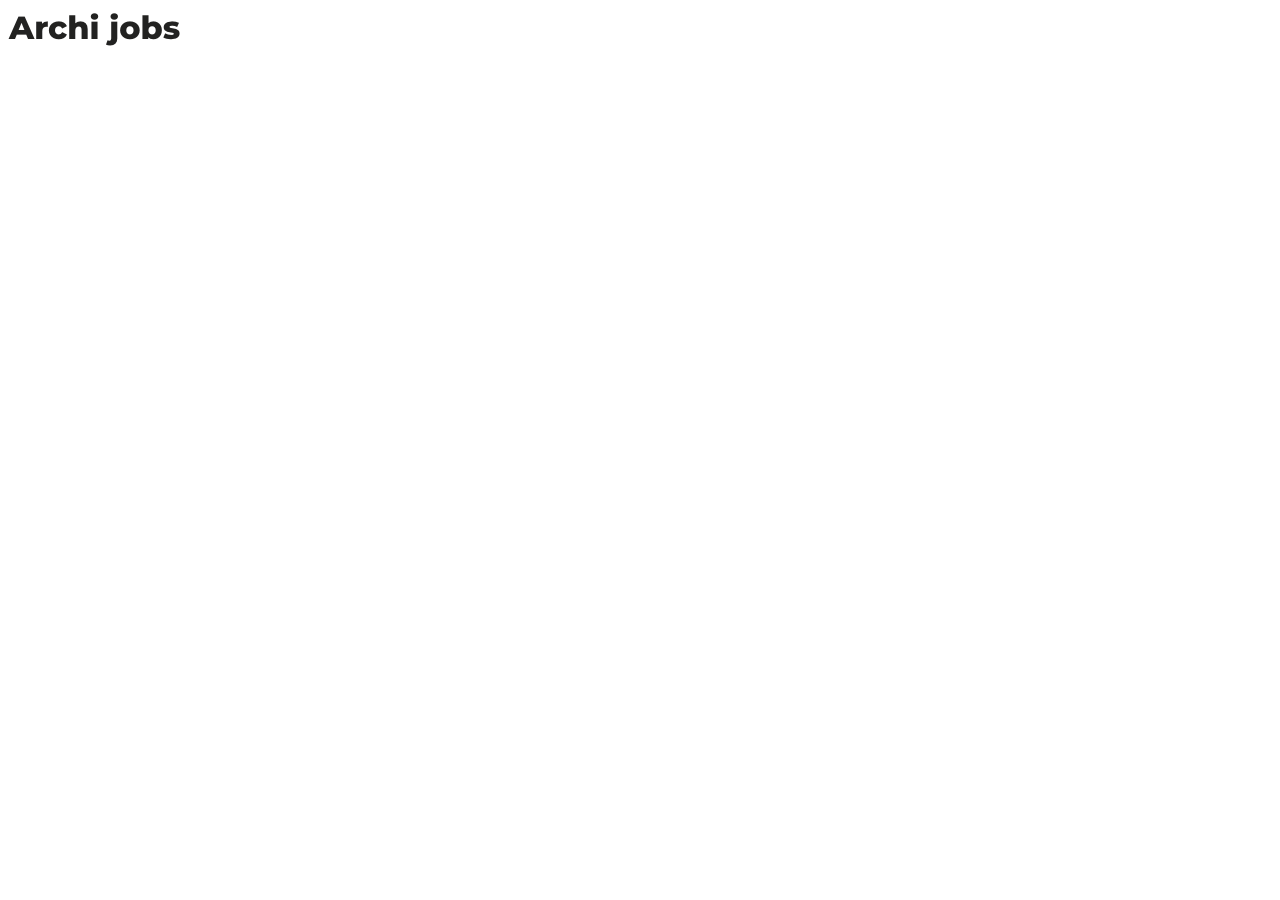
==== src/index.html @ 1a0e2126 "Primer commit" ====
<!DOCTYPE html>
<html lang="en">
<head>
    <meta charset="UTF-8">
    <meta http-equiv="X-UA-Compatible" content="IE=edge">
    <meta name="viewport" content="width=device-width, initial-scale=1.0">
    <title>Webpack</title>
</head>
<body>
<!-- Comentario -->
<!-- Comentario -->
<!-- Comentario -->
<img src="assets/img/Archi.png" alt="Imagen de Hiarchi">
    
</body>
</html>
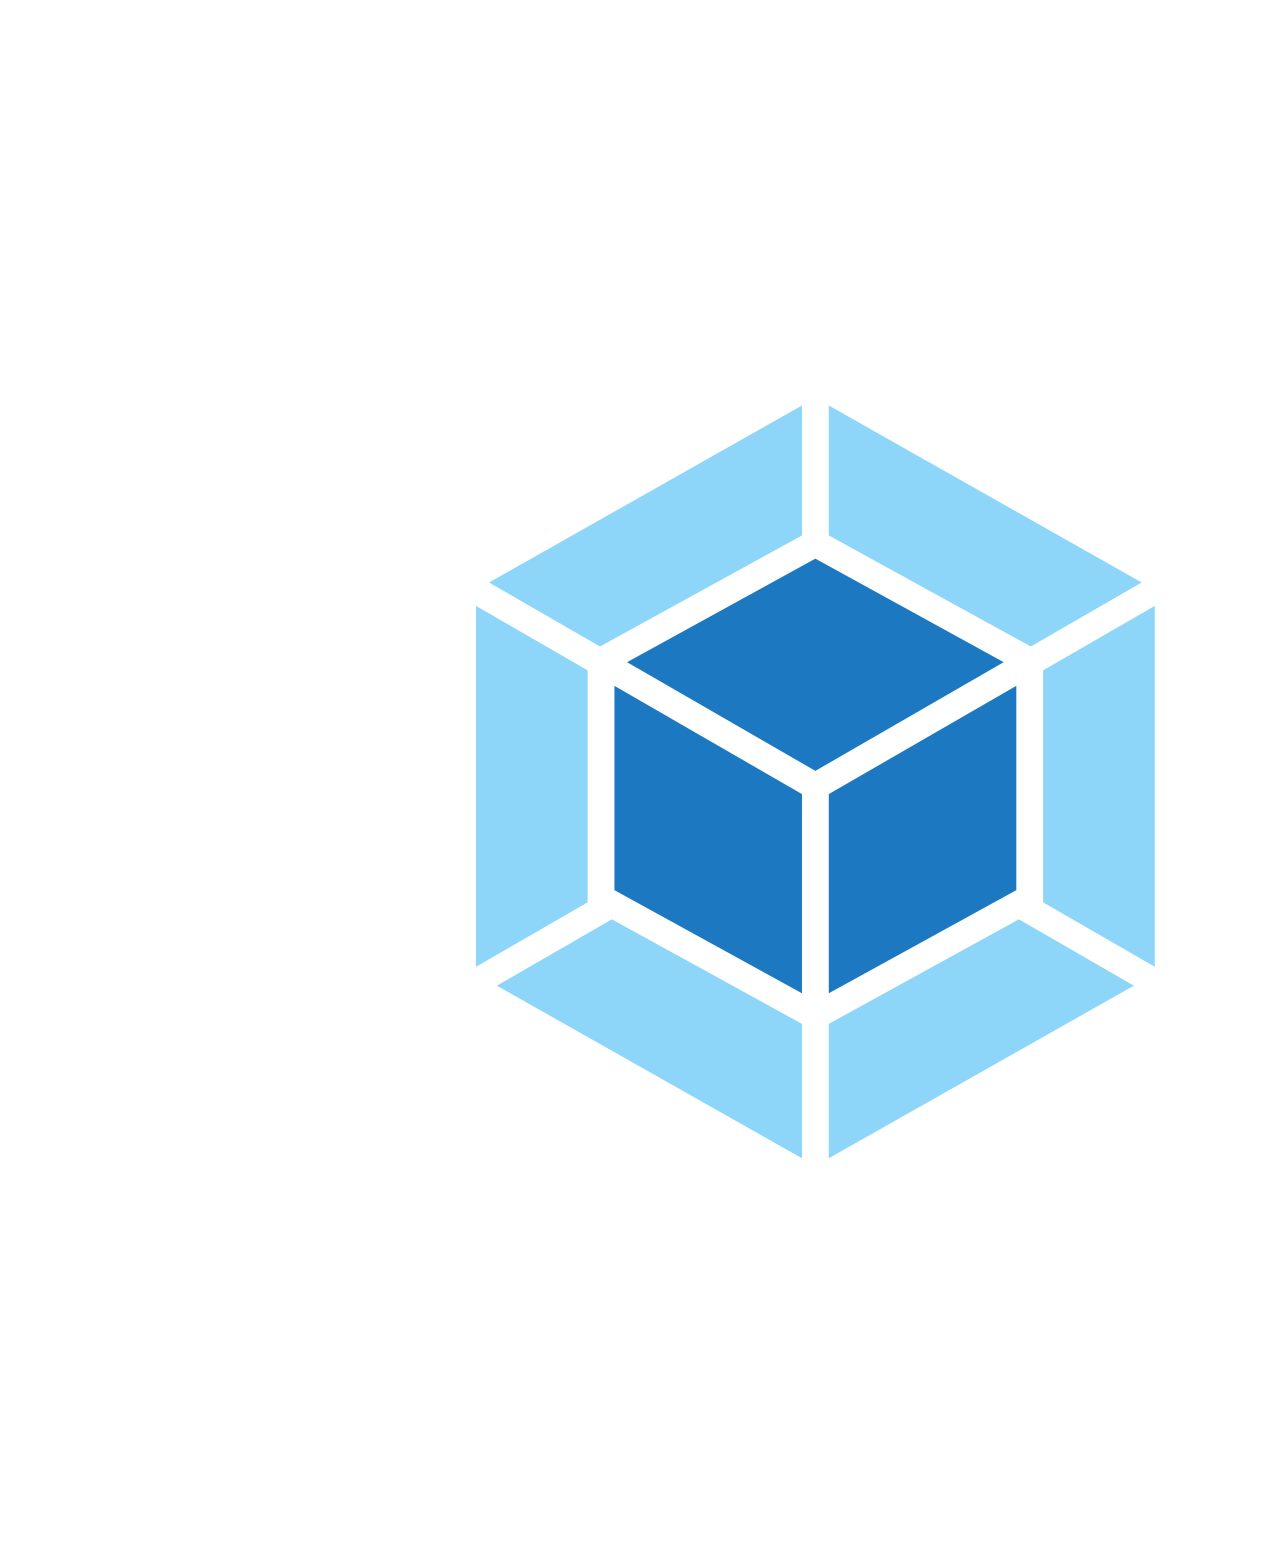
==== commit 96bcd10b: "Modifico la imagen" ====
--- a/src/index.html
+++ b/src/index.html
@@ -10,7 +10,7 @@
 <!-- Comentario -->
 <!-- Comentario -->
 <!-- Comentario -->
-<img src="assets/img/Archi.png" alt="Imagen de Hiarchi">
+<img src="assets/img/logo-webpack.png" alt="Imagen de Webpack">
     
 </body>
 </html>
